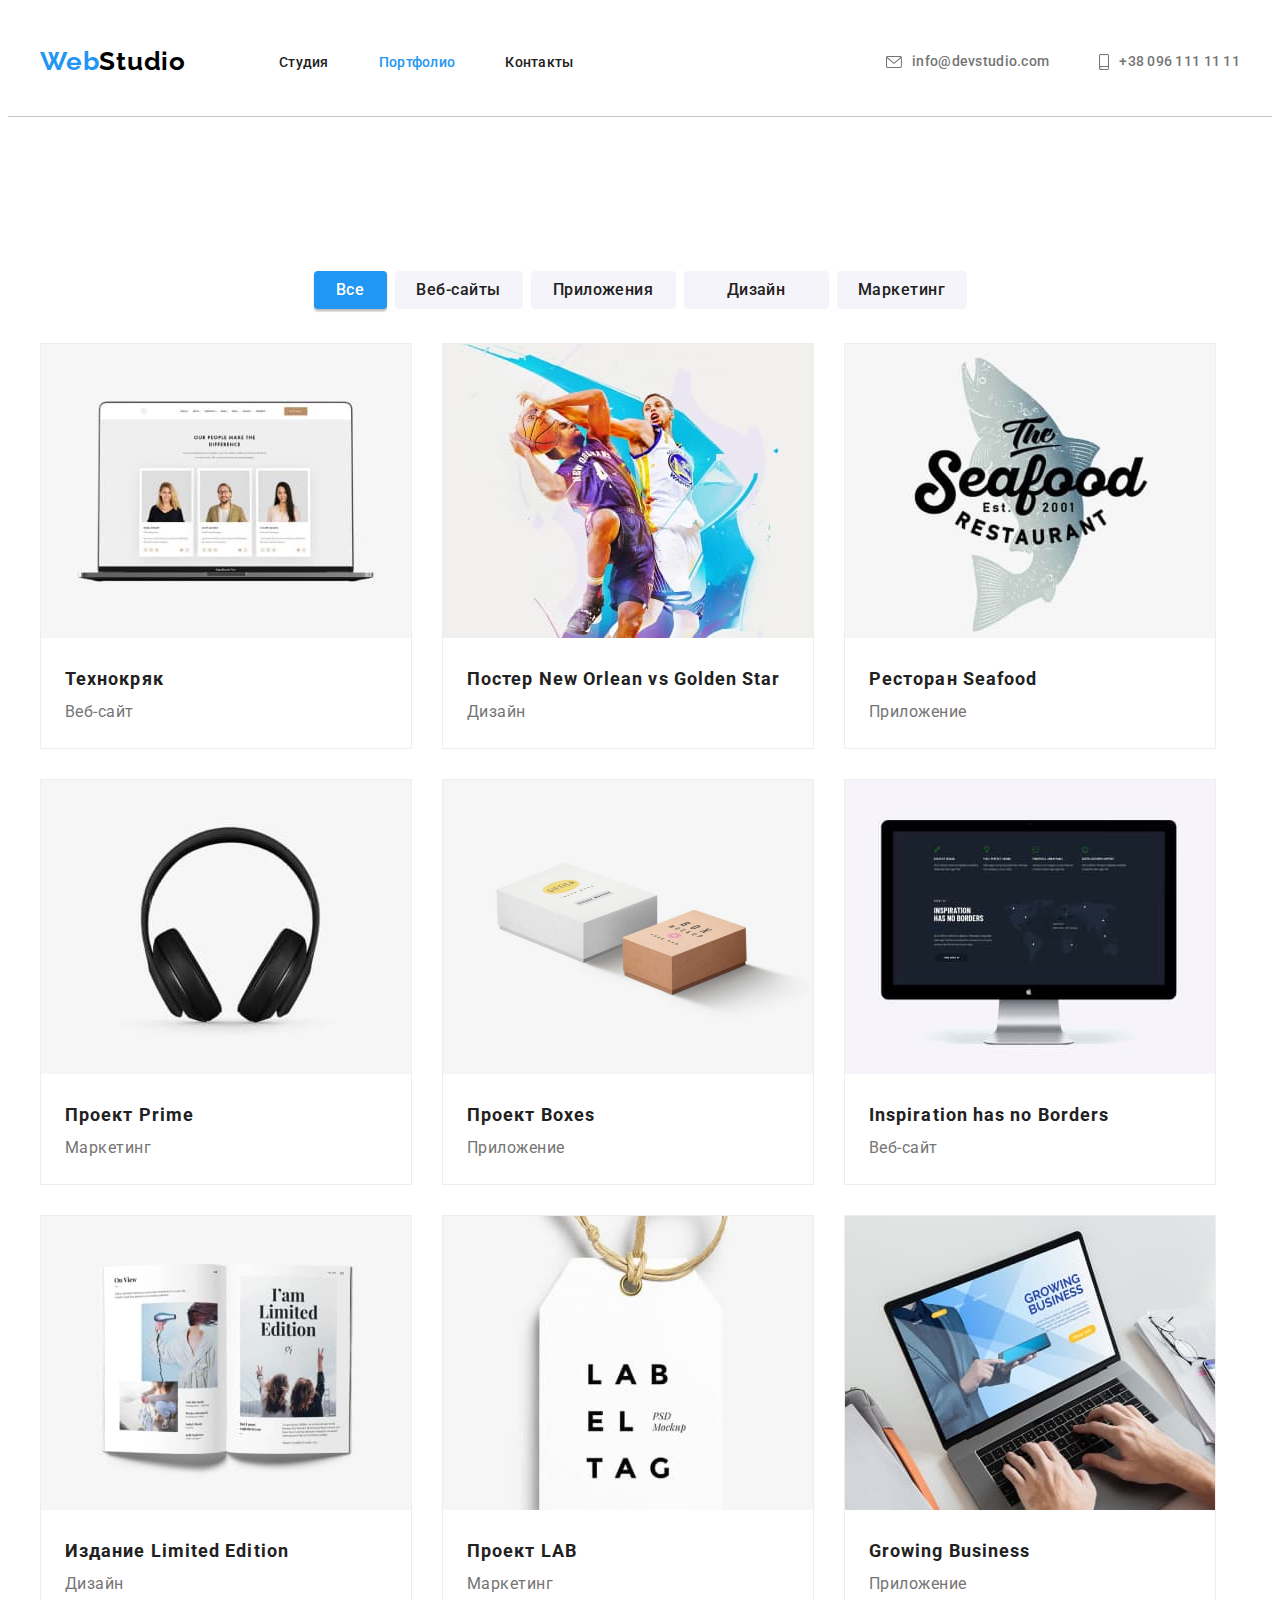
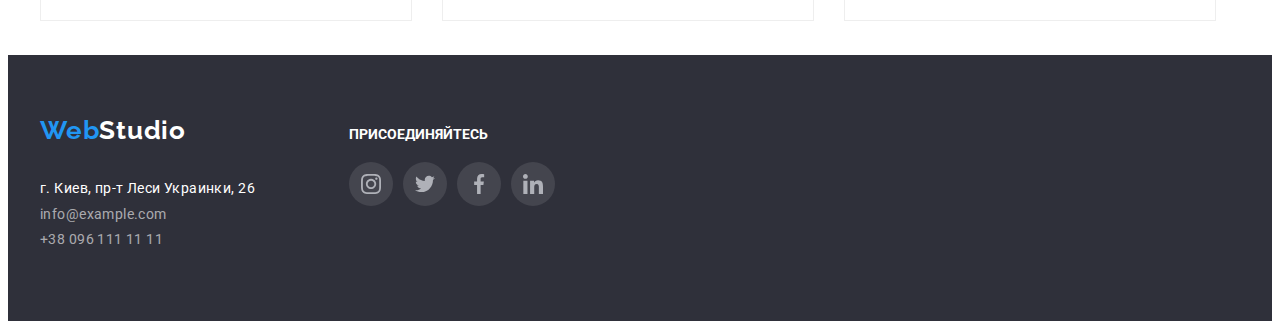
==== portfolio.html @ 9a870144 "Add files via upload" ====
<!DOCTYPE html>
<html lang="ru">
    <head>
        <meta charset="UTF-8" />
        <meta http-equiv="X-UA-Compatible" content="IE=edge" />
        <meta name="viewport" content="width=device-width, initial-scale=1.0" />
        <title>Document</title>
        <link
            rel="stylesheet"
            href="https://cdnjs.cloudflare.com/ajax/libs/modern-normalize/1.1.0/modern-normalize.min.css"
            integrity="sha512-wpPYUAdjBVSE4KJnH1VR1HeZfpl1ub8YT/NKx4PuQ5NmX2tKuGu6U/JRp5y+Y8XG2tV+wKQpNHVUX03MfMFn9Q=="
            crossorigin="anonymous"
            referrerpolicy="no-referrer"
        />
        <link rel="stylesheet" href="./css/styles.css" />
        <link rel="preconnect" href="https://fonts.googleapis.com" />
        <link rel="preconnect" href="https://fonts.gstatic.com" crossorigin />
        <link
            href="https://fonts.googleapis.com/css2?family=Montserrat:wght@400;700&family=Raleway:wght@700&family=Roboto:wght@400;500;700;900&display=swap"
            rel="stylesheet"
        />
    </head>
    <body>
        <header class="header">
            <div class="container container-nav">
                <nav class="nav-main">
                    <a href="./index.html" class="logo" lang="en"
                        >Web<span class="logo-second">Studio</span></a
                    >
                    <ul class="nav-items">
                        <li class="link-head">
                            <a class="nav-link" href="./index.html">Студия</a>
                        </li>
                        <li class="link-head">
                            <a
                                class="nav-link current-text"
                                href="./portfolio.html"
                                >Портфолио</a
                            >
                        </li>
                        <li class="link-head">
                            <a class="nav-link" href="#">Контакты</a>
                        </li>
                    </ul>
                </nav>
                <ul class="contact-items">
                    <li class="contact-item">
                        <a class="nav-contact" href="mailto:info@devstudio.com"
                            ><svg class="nav-icon" width="16" height="12">
                                <use href="./images/icons.svg#icon-mail"></use>
                            </svg>
                            info@devstudio.com</a
                        >
                    </li>
                    <li class="contact-item">
                        <a class="link-contact" href="tel:+380961111111"
                            ><svg class="nav-icon" width="10" height="16">
                                <use
                                    href="./images/icons.svg#icon-smartphone"
                                ></use>
                            </svg>
                            +38 096 111 11 11</a
                        >
                    </li>
                </ul>
            </div>
        </header>
        <main>
            <section>
                <div class="container">
                    <h1 hidden class="hidden-title" lang="en">Portfolio</h1>
                    <ul class="main-btn">
                        <li class="mainbtn-item btn">
                            <button class="btn-vse current" type="button">
                                Все
                            </button>
                        </li>
                        <li class="mainbtn-item btn">
                            <button class="btn-website" type="button">
                                Веб-сайты
                            </button>
                        </li>
                        <li class="mainbtn-item btn">
                            <button class="btn-app" type="button">
                                Приложения
                            </button>
                        </li>
                        <li class="mainbtn-item btn">
                            <button class="btn-design" type="button">
                                Дизайн
                            </button>
                        </li>
                        <li class="mainbtn-item btn">
                            <button class="btn-marketing" type="button">
                                Маркетинг
                            </button>
                        </li>
                    </ul>

                    <ul class="portfolio-list">
                        <li class="item-portfolio">
                            <img
                                class="img-portfolio"
                                src="./images/img11.jpg"
                                alt="Технокряк"
                                width="370"
                                height="294"
                            />
                            <div class="text-div">
                                <h2 class="title-portfolio">Технокряк</h2>
                                <p class="text-portfolio">Веб-сайт</p>
                            </div>
                        </li>
                        <li class="item-portfolio">
                            <img
                                class="img-portfolio"
                                src="./images/img22.jpg"
                                alt="Постер New Orlean vs Golden Star"
                                width="370"
                                height="294"
                            />
                            <div class="text-div">
                                <h2 class="title-portfolio">
                                    Постер New Orlean vs Golden Star
                                </h2>
                                <p class="text-portfolio">Дизайн</p>
                            </div>
                        </li>
                        <li class="item-portfolio">
                            <img
                                class="img-portfolio"
                                src="./images/img33.jpg"
                                alt="Ресторан Seafood"
                                width="370"
                                height="294"
                            />
                            <div class="text-div">
                                <h2 class="title-portfolio">
                                    Ресторан Seafood
                                </h2>
                                <p class="text-portfolio">Приложение</p>
                            </div>
                        </li>
                        <li class="item-portfolio">
                            <img
                                class="img-portfolio"
                                src="./images/img44.jpg"
                                alt="Проект Prime"
                                width="370"
                                height="294"
                            />
                            <div class="text-div">
                                <h2 class="title-portfolio">Проект Prime</h2>
                                <p class="text-portfolio">Маркетинг</p>
                            </div>
                        </li>
                        <li class="item-portfolio">
                            <img
                                class="img-portfolio"
                                src="./images/img55.jpg"
                                alt="Проект Boxes"
                                width="370"
                                height="294"
                            />
                            <div class="text-div">
                                <h2 class="title-portfolio">Проект Boxes</h2>
                                <p class="text-portfolio">Приложение</p>
                            </div>
                        </li>
                        <li class="item-portfolio">
                            <img
                                class="img-portfolio"
                                src="./images/img66.jpg"
                                alt="Inspiration has no Borders"
                                width="370"
                                height="294"
                            />
                            <div class="text-div">
                                <h2 class="title-portfolio">
                                    Inspiration has no Borders
                                </h2>
                                <p class="text-portfolio">Веб-сайт</p>
                            </div>
                        </li>
                        <li class="item-portfolio">
                            <img
                                class="img-portfolio"
                                src="./images/img77.jpg"
                                alt="Издание Limited Edition"
                                width="370"
                                height="294"
                            />
                            <div class="text-div">
                                <h2 class="title-portfolio">
                                    Издание Limited Edition
                                </h2>
                                <p class="text-portfolio">Дизайн</p>
                            </div>
                        </li>
                        <li class="item-portfolio">
                            <img
                                class="img-portfolio"
                                src="./images/img88.jpg"
                                alt="Проект LAB"
                                width="370"
                                height="294"
                            />
                            <div class="text-div">
                                <h2 class="title-portfolio">Проект LAB</h2>
                                <p class="text-portfolio">Маркетинг</p>
                            </div>
                        </li>
                        <li class="item-portfolio">
                            <img
                                class="img-portfolio"
                                src="./images/img99.jpg"
                                alt="Growing Business"
                                width="370"
                                height="294"
                            />
                            <div class="text-div">
                                <h2 class="title-portfolio">
                                    Growing Business
                                </h2>
                                <p class="text-portfolio">Приложение</p>
                            </div>
                        </li>
                    </ul>
                </div>
            </section>
        </main>
        <footer>
            <section>
                <div class="container container-footer">
                    <div class="footer-contact">
                        <a href="./index.html" class="logo all-logo" lang="en"
                            >Web<span class="logo-footer">Studio</span></a
                        >

                        <ul class="footer-list">
                            <li class="adress">
                                <a
                                    href="https://goo.gl/maps/aNRmM5jgGCXuYNQ1A"
                                    target="_blank"
                                    rel="noopener nofollow noreferrer"
                                    class="footer-link link"
                                    >г. Киев, пр-т Леси Украинки, 26
                                </a>
                            </li>

                            <li>
                                <a
                                    class="footer-text email-footer"
                                    href="mailto:info@example.com"
                                    >info@example.com</a
                                >
                            </li>
                            <li>
                                <a
                                    class="footer-text tel-footer"
                                    href="tel:+380961111111"
                                    >+38 096 111 11 11</a
                                >
                            </li>
                        </ul>
                    </div>
                    <div class="footer-soc">
                        <h2 class="soc-footer-title">ПРИСОЕДИНЯЙТЕСЬ</h2>
                        <ul class="soc-footer-item">
                            <li class="footer-social-list">
                                <a href="" class="social-link">
                                    <svg
                                        class="about-icon-svg"
                                        width="20"
                                        height="20"
                                    >
                                        <use
                                            href="/images/icons.svg#icon-instagram"
                                        ></use>
                                    </svg>
                                </a>
                            </li>
                            <li class="footer-social-list">
                                <a href="" class="social-link">
                                    <svg
                                        class="about-icon-svg"
                                        width="20"
                                        height="20"
                                    >
                                        <use
                                            href="/images/icons.svg#icon-twitter"
                                        ></use>
                                    </svg>
                                </a>
                            </li>
                            <li class="footer-social-list">
                                <a href="" class="social-link">
                                    <svg
                                        class="about-icon-svg"
                                        width="20"
                                        height="20"
                                    >
                                        <use
                                            href="/images/icons.svg#icon-facebook"
                                        ></use>
                                    </svg>
                                </a>
                            </li>
                            <li class="footer-social-list">
                                <a href="" class="social-link">
                                    <svg
                                        class="about-icon-svg"
                                        width="20"
                                        height="20"
                                    >
                                        <use
                                            href="/images/icons.svg#icon-linkedin"
                                        ></use>
                                    </svg>
                                </a>
                            </li>
                        </ul>
                    </div>
                </div>
            </section>
        </footer>
    </body>
</html>
---- css/styles.css ----
:root {
    --text-color: #212121;
    --background-btn: #f5f4fa;
    --btncolor-hover: #2196f3;
    --btntext-hover: #ffffff;
    --font-size: 14px;
}

body {
    font-family: Roboto, sans-serif;
    color: var(--text-color);
    font-size: var(--font-size);
}

a {
    text-decoration: none;
    color: inherit;
}

li {
    list-style-type: none;
}

ul {
    padding-inline-start: 0;
}






.header {
    border-bottom: #ECECEC;
    border: 1px solid #c5c5c5;
    border-top: none;
    border-left: none;
    border-right: none;
    
}

.btn-vse, .btn-website, .btn-app, .btn-design, .btn-marketing {
    padding: 0;
}



.nav-items {
    display: flex;
    
}



.contact-items {
    display: flex;
}


.contact-item:not(:last-child) {
    padding-right: 50px;
}


.nav-list {
    display: flex;
    margin: 0;
}


.link-head:not(:last-child)  {
    
    margin-right: 50px;
  

}

.container-nav {
    
    display: flex;
    align-items: center;

}

 .nav-main{
    display: flex;
    align-items: center;
    margin-right: auto;
}
    
.container {
    width: 1200px;
    padding-left: 15px;
    padding-right: 15px;
    margin: 0 auto;
}

.main-btn {
    display: flex;
    justify-content: center;
    padding-top: 154px;
    padding-bottom: 34px;
    margin: 0;
    
}

.mainbtn-item {
    padding: 0;
}

.btn:not(:last-child) {
    padding-right: 8px;
}


.portfolio-list {
    display: flex;
    flex-wrap: wrap;
    margin: 0;
    padding-bottom: 34px;
}

.section {
    padding-top: 94px;
    padding-bottom: 94px;
}



.logo {
    font-family: 'Raleway', sans-serif;
    font-style: normal;
    font-weight: 700;
    font-size: 26px;
    line-height: 1.2;
    letter-spacing: 0.03em;
    color: #2196f3;
    margin-right: 93px;
    
}

.logo-second {

    color: #000000;
}

.nav-link {
    display: block;
    padding-top: 32px;
    padding-bottom: 32px;
    font-weight: 500;
    font-size: var(--font-size)
    line-height: 1.14;
    letter-spacing: 0.02em;
    color: var(--text-color);
}

.nav-link:focus,
.nav-link:hover {

    color: var(--btncolor-hover);
}



.nav-icon {
    fill: #757575;
    margin-right: 10px;
}


.nav-contact:hover .nav-icon,
.nav-contact:focus .nav-icon {
    fill: var(--btncolor-hover);
}

.link-contact:hover .nav-icon,
.link-contact:focus .nav-icon {
    fill: var(--btncolor-hover);
}



.nav-contact {
    font-weight: 500;
    font-size: 14px;
    line-height: 1.14;
    letter-spacing: 0.02em;
    color: #757575;
    padding-top: 32px;
    padding-bottom: 32px;
    display: flex;
    align-items: center;
    justify-content: center;
    

    
}

.item-contact {
    display: flex; 

}







.link-contact {

    font-weight: 500;
    font-size: 14px;
    line-height: 1.14;
    letter-spacing: 0.02em;
    color: #757575;
    padding-top: 32px;
    padding-bottom: 32px;
    display: flex;
}

.link-contact:hover,
.link-contact:focus,
.nav-contact:hover,
.nav-contact:focus {

    font-weight: 500;
    font-size: var(--font-size);
    line-height: 1.14;
    letter-spacing: 0.02em;
    color: var(--btncolor-hover);
}



.hero-title {
   
    margin: 0;
    font-weight: 900;
    font-size: 44px;
    line-height: 1.36;
    color: #FFFFFF;
    
    letter-spacing: 0.06em;
    text-transform: uppercase;
    text-align: center;

    padding-bottom: 30px;
    
    
    
  


    
   
}

.hero {
    
    background-image: linear-gradient(rgba(47, 48, 58, 0.4), rgba(47, 48, 58, 0.4)), url(/images/herobg.png);
    background-position: center;
    background-color: #2f303a;
    padding: 200px 0;
    background-repeat: no-repeat;
    background-size: 1600px;
    

    
    
}

.hero-btn {
    

    background: #2196f3;
    box-shadow: 0px 4px 4px rgba(0, 0, 0, 0.15);
    border-radius: 4px;
    font-family: 'Roboto';
    font-style: normal;
    font-weight: 700;
    font-size: 16px;
    line-height: 1.87;
    display: block;
    align-items: center;
    text-align: center;
    letter-spacing: 0.06em;
    width: 200px;
    height: 50px;
    color: #ffffff;
    margin: auto;
    
}

.hero-btn:hover,
.hero-btn:focus {
    background: #188ce8;
}



.about-us {

    display: flex;

        
}




.item-about:not(:last-child) {
    padding-right: 30px;
}


.item-about::before {
    display: block;
    content: "";
    height: 120px;
    background: #F5F4FA;
   
    background-repeat: no-repeat;
    background-position: center;
    border-radius: 4px;
}

.icon-antena::before {
    background-image: url(../images/antena.svg);
}


.icon-clock::before {
    background-image: url(../images/clock.svg);
}

.icon-diagram::before {
    background-image: url(../images/diagram.svg);
}


.icon-astronaut::before {
    background-image: url(../images/astronaut.svg);
}

.benefits-title {
    font-family: 'Roboto';
    font-style: normal;
    font-weight: 700;
    font-size: var(--font-size);
    line-height: 1.14;
    letter-spacing: 0.03em;
    text-transform: uppercase;
    color: var(--text-color);
}

.benefits-text {
    font-family: 'Roboto';
    font-size: var(--font-size);
    line-height: 1.71;
    letter-spacing: 0.03em;
    color: #757575;
}

.about-title {
    font-weight: 700;
    font-size: 36px;
    line-height: 1.16;
    text-align: center;
    letter-spacing: 0.03em;
    color: var(--text-color);
    margin: 0;
    margin-bottom: 50px;

}

.section-about {
    padding-top: 0;
}

.about-img {
    display: flex;
    padding-right: 30px;
 
    margin: 0;
}


.list-img:not(:last-child) {
    
    padding-right: 30px;
    display: flex;

}


/* ____________________________________TEAM___________________________________ */
.team {
    background: #f5f4fa;
}


.team-div {
    padding-top: 30px;
    padding-bottom: 30px;
}

.team-title {
    font-weight: 700;
    font-size: 36px;
    line-height: 1.16;
    text-align: center;
    letter-spacing: 0.03em;
    color: var(--text-color);
    margin: 0;
    margin-bottom: 50px;
}

.our-team {
    display: flex;
    margin: 0;
}

.first-team:not(:last-child) {
    margin-right: 30px;
}



.photo-team {
    display: block;
    height: auto;

}

.team-img {
    background: #FFFFFF;
    box-shadow: 0px 1px 3px rgba(0, 0, 0, 0.12), 0px 1px 1px rgba(0, 0, 0, 0.14), 0px 2px 1px rgba(0, 0, 0, 0.2);
    border-radius: 0px 0px 4px 4px;
    border: 1px solid #c5c5c5;
    border-top: 0;
}







.team-name {
    font-weight: 500;
    font-size: 16px;
    line-height: 1.18;
    text-align: center;
    letter-spacing: 0.03em;
    color: var(--text-color);
    margin: 0;
}

.team-text {
    font-size: 16px;
    line-height: 1.18;
    text-align: center;
    letter-spacing: 0.03em;
    color: #757575;
    margin: 0;
    margin-bottom: 16px;
    
}

.team-soc-item {
    display: flex;
    justify-content: center;
}


.team-social-list {
    width: 44px;
    height: 44px;
    margin-right: 10px;
}

.team-social-list:last-child {
    margin-right: 0;
}

.social-link {
    width: 100%;
    height: 100%;
    
    border-radius: 50%;
    display: flex;
    align-items: center;
    justify-content: center;
}


.social-link:hover, 
.social-link:focus {
    background-color: #2196F3;
}


.social-link:hover .about-icon-svg, 
.social-link:focus .about-icon-svg {
    fill: #FFFFFF;
}




.about-icon-svg {
    fill: #AFB1B8;
}

/* ______________________________CLIENTS________________________ */


.client-list {
    display: flex;
    margin: 0;
}

.client-item {
    width: 170px;
    height: 92px;
    border: 1px solid #AFB1B8;
    border-radius: 4px;
    margin-right: 30px;
    display: flex;
    align-items: center;
    justify-content: center;
    cursor: pointer
    
}

.client-item:hover .about-icon-svg,
.client-item:focus .about-icon-svg {
    fill: #2196F3;
    
}

.client-item:hover,
.client-item:focus {
    border: 1px solid #2196F3;
    
}





.client-item:last-child {

    margin-right: 0px;
}









/* _____________________________FOOTER_________________ */


footer {
    background: #2f303a;
}


.all-logo {
    display: block;
    padding-top: 60px;
    padding-bottom: 20px;
    
}

.logo-footer {
    font-family: 'Raleway';
    font-style: normal;
    font-weight: 700;
    font-size: 26px;
    line-height: 1.19;
    letter-spacing: 0.03em;
    color: #ffffff;
}

.adress {
    font-family: 'Roboto';
    font-style: normal;
    font-weight: 400;
    font-size: var(--font-size);
    line-height: 1.17;
    letter-spacing: 0.03em;
    color: #ffffff;
    padding-bottom: 9px;
    display: block;
    margin: 0;
    
}

.email-footer {
    padding-bottom: 9px;
    display: block;
}

.tel-footer {
    display: block;
    padding-bottom: 60px;
}

.footer-text {
    font-family: 'Roboto';
    font-size: var(--font-size);
    line-height: 1.17;
    letter-spacing: 0.03em;
    color: rgba(255, 255, 255, 0.6);
}

.footer-text:hover,
.footer-text:focus {
    color: var(--btncolor-hover);
}

.btn-vse {
    width: 73px;
    height: 38px;
    left: 495px;
    top: 174px;
    background: var(--background-btn);
    box-shadow: 0px 3px 1px rgba(0, 0, 0, 0.1), 0px 1px 2px rgba(0, 0, 0, 0.08),
        0px 2px 2px rgba(0, 0, 0, 0.12);
    border-radius: 4px;
    font-family: 'Roboto';
    font-style: normal;
    font-weight: 500;
    font-size: 16px;
    line-height: 1.62;
    text-align: center;
    letter-spacing: 0.03em;
    color: var(--text-color);
}

.btn-vse:hover,
.btn-vse:focus {

    color: #ffffff;
    background-color: var(--btncolor-hover);
    
}

.btn-website {
    width: 128px;
    height: 38px;
    left: 576px;
    top: 174px;
    background: var(--background-btn);
    border-radius: 4px;
    font-family: 'Roboto';
    font-style: normal;
    font-weight: 500;
    font-size: 16px;
    line-height: 1.62;
    text-align: center;
    letter-spacing: 0.03em;
    color: var(--text-color);
    
}

.btn-website:hover,
.btn-website:focus {
 
    color: #ffffff;
    background-color: var(--btncolor-hover);
    box-shadow: 0px 3px 1px rgba(0, 0, 0, 0.1), 0px 1px 2px rgba(0, 0, 0, 0.08), 0px 2px 2px rgba(0, 0, 0, 0.12);
}

.btn-app {
    width: 145px;
    height: 38px;
    left: 712px;
    top: 174px;
    background: var(--background-btn);
    border-radius: 4px;
    font-family: 'Roboto';
    font-style: normal;
    font-weight: 500;
    font-size: 16px;
    line-height: 1.62;
    text-align: center;
    letter-spacing: 0.03em;
    color: var(--text-color);
}

.btn-app:hover,
.btn-app:focus {

    color: #ffffff;
    background-color: var(--btncolor-hover);
    box-shadow: 0px 3px 1px rgba(0, 0, 0, 0.1), 0px 1px 2px rgba(0, 0, 0, 0.08), 0px 2px 2px rgba(0, 0, 0, 0.12);
}

.btn-design {
    width: 145px;
    height: 38px;
    left: 712px;
    top: 174px;
    background: var(--background-btn);
    border-radius: 4px;
    font-family: 'Roboto';
    font-style: normal;
    font-weight: 500;
    font-size: 16px;
    line-height: 1.62;
    text-align: center;
    letter-spacing: 0.03em;
    color: var(--text-color);
}

.btn-design:hover,
.btn-design:focus {

    color: #ffffff;
    background-color: var(--btncolor-hover);
    box-shadow: 0px 3px 1px rgba(0, 0, 0, 0.1), 0px 1px 2px rgba(0, 0, 0, 0.08), 0px 2px 2px rgba(0, 0, 0, 0.12);
}

.btn-marketing {
    width: 130px;
    height: 38px;
    left: 976px;
    top: 174px;
    background: var(--background-btn);
    border-radius: 4px;
    font-family: 'Roboto';
    font-style: normal;
    font-weight: 500;
    font-size: 16px;
    line-height: 1.62;
    text-align: center;
    letter-spacing: 0.03em;
    color: var(--text-color);
}

.btn-marketing:hover,
.btn-marketing:focus {

    color: #ffffff;
    background-color: var(--btncolor-hover);
    box-shadow: 0px 3px 1px rgba(0, 0, 0, 0.1), 0px 1px 2px rgba(0, 0, 0, 0.08), 0px 2px 2px rgba(0, 0, 0, 0.12);
}

button {
    border: none;
    cursor: pointer;
}


.item-portfolio  {
  margin-right: 30px;
  margin-bottom: 30px;
  border: 1px solid #eeeeee;
  width: 270px;
  height: 368px;
}


.item-portfolio:hover,
.item-portfolio:focus {
    box-shadow: 0px 1px 1px rgba(0, 0, 0, 0.12), 0px 4px 4px rgba(0, 0, 0, 0.06), 1px 4px 6px rgba(0, 0, 0, 0.16);
    cursor: pointer;
}



.img-portfolio {
    width: 100%;
}

.item-portfolio:nth-child(3n)  {
    margin-right: 0px;
  }

  .item-portfolio:nth-child(n + 6)  {
    margin-bottom: 0;
  }

.item-portfolio {
    width: 370px;
    height: 404px;
    left: 215px;
    top: 262px;
    background: #ffffff;
  
}


.text-div {
    margin: 20px 24px;
    /* border: 1px solid #eeeeee; */
    
}


.title-portfolio {
    width: 322px;
    height: 36px;
    left: 239px;
    top: 576px;
    font-weight: 700;
    font-size: 18px;
    line-height: 2;
    letter-spacing: 0.06em;
    color: var(--text-color);
   margin: 0;
   
}

.text-portfolio {
    width: 322px;
    height: 30px;
    left: 239px;
    top: 616px;
    font-size: 16px;
    line-height: 1.87;
    letter-spacing: 0.03em;
    color: #757575;
   margin: 0;

    
}

.current {
    color: #ffffff;
    background-color: var(--btncolor-hover);
}

.current-text {
    color: var(--btncolor-hover);
}


.container-footer {
    display: flex;
    align-items: baseline;
}


.footer-contact {
    display: block;
}


.soc-footer-title {
    color: #FFFFFF;
    font-size: 14px;
    margin: 0;
    margin-bottom: 20px;
    
}

.footer-soc {
    margin-left: 70px;
}

.soc-footer-item {
    display: flex;
    margin: 0;
}

.footer-social-list {
    width: 44px;
    height: 44px;
    margin-right: 10px;
    background: rgba(255, 255, 255, 0.1);
    border-radius: 50%;
}

.footer-social-list:last-child {
    margin-right: 0;
}
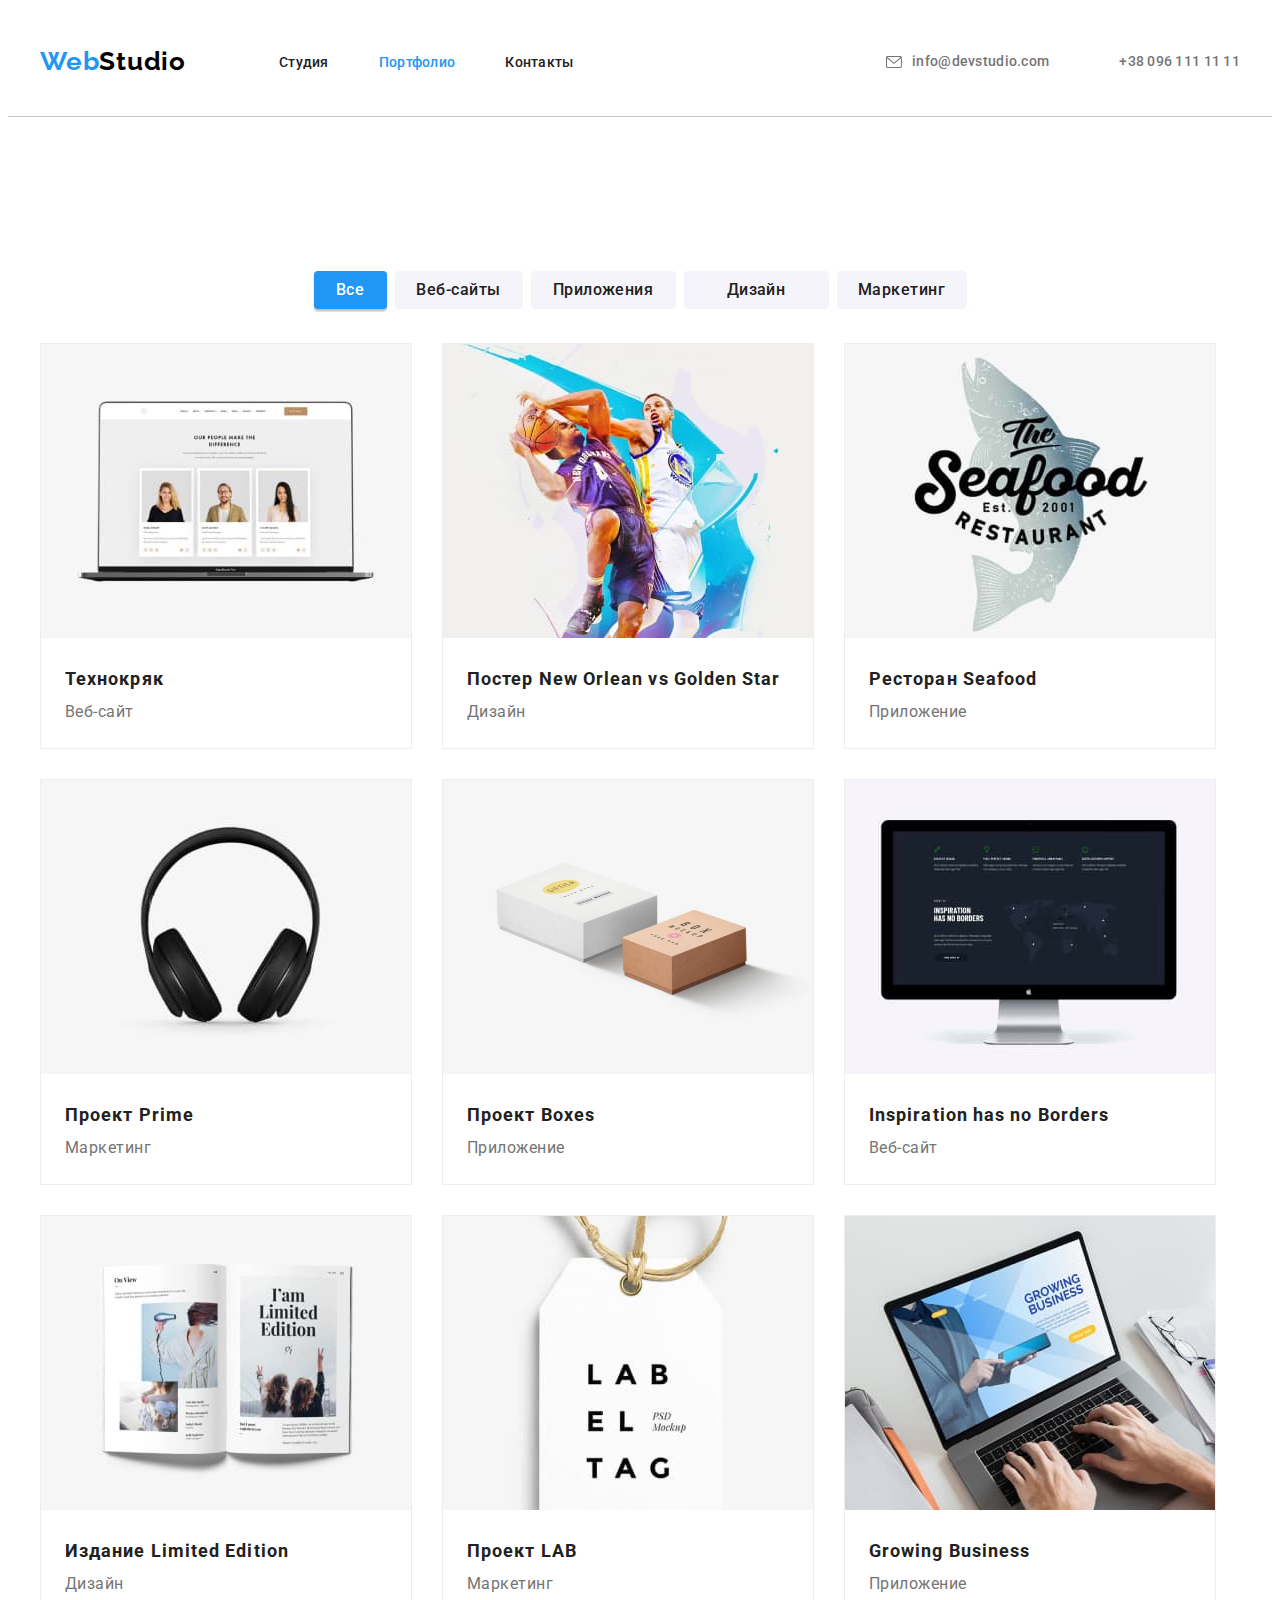
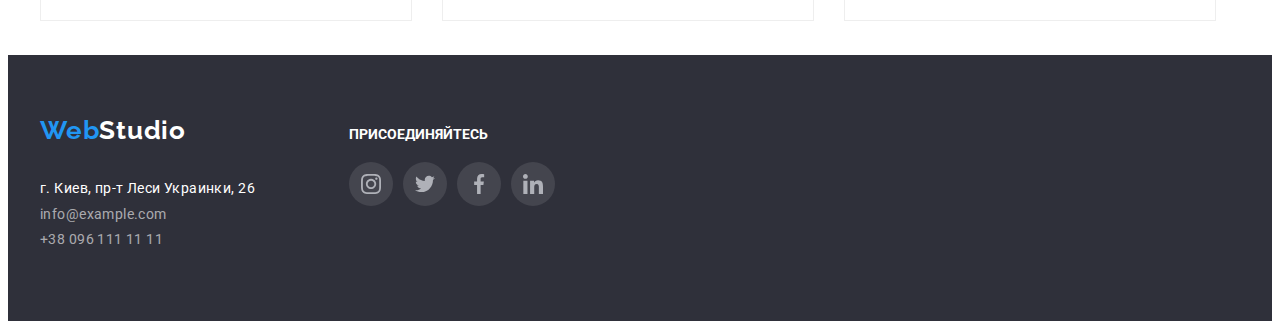
==== commit b9882eca: "Add files via upload" ====
--- a/portfolio.html
+++ b/portfolio.html
@@ -56,7 +56,7 @@
                         <a class="link-contact" href="tel:+380961111111"
                             ><svg class="nav-icon" width="10" height="16">
                                 <use
-                                    href="./images/icons.svg#icon-smartphone"
+                                    href=".../images/icons.svg#icon-smartphone"
                                 ></use>
                             </svg>
                             +38 096 111 11 11</a
@@ -275,7 +275,7 @@
                                         height="20"
                                     >
                                         <use
-                                            href="/images/icons.svg#icon-instagram"
+                                            href="../images/icons.svg#icon-instagram"
                                         ></use>
                                     </svg>
                                 </a>
@@ -288,7 +288,7 @@
                                         height="20"
                                     >
                                         <use
-                                            href="/images/icons.svg#icon-twitter"
+                                            href="../images/icons.svg#icon-twitter"
                                         ></use>
                                     </svg>
                                 </a>
@@ -301,7 +301,7 @@
                                         height="20"
                                     >
                                         <use
-                                            href="/images/icons.svg#icon-facebook"
+                                            href="../images/icons.svg#icon-facebook"
                                         ></use>
                                     </svg>
                                 </a>
@@ -314,7 +314,7 @@
                                         height="20"
                                     >
                                         <use
-                                            href="/images/icons.svg#icon-linkedin"
+                                            href="../images/icons.svg#icon-linkedin"
                                         ></use>
                                     </svg>
                                 </a>
--- a/css/styles.css
+++ b/css/styles.css
@@ -259,7 +259,7 @@
 
 .hero {
     
-    background-image: linear-gradient(rgba(47, 48, 58, 0.4), rgba(47, 48, 58, 0.4)), url(/images/herobg.png);
+    background-image: linear-gradient(rgba(47, 48, 58, 0.4), rgba(47, 48, 58, 0.4)), url(../images/herobg.png);
     background-position: center;
     background-color: #2f303a;
     padding: 200px 0;
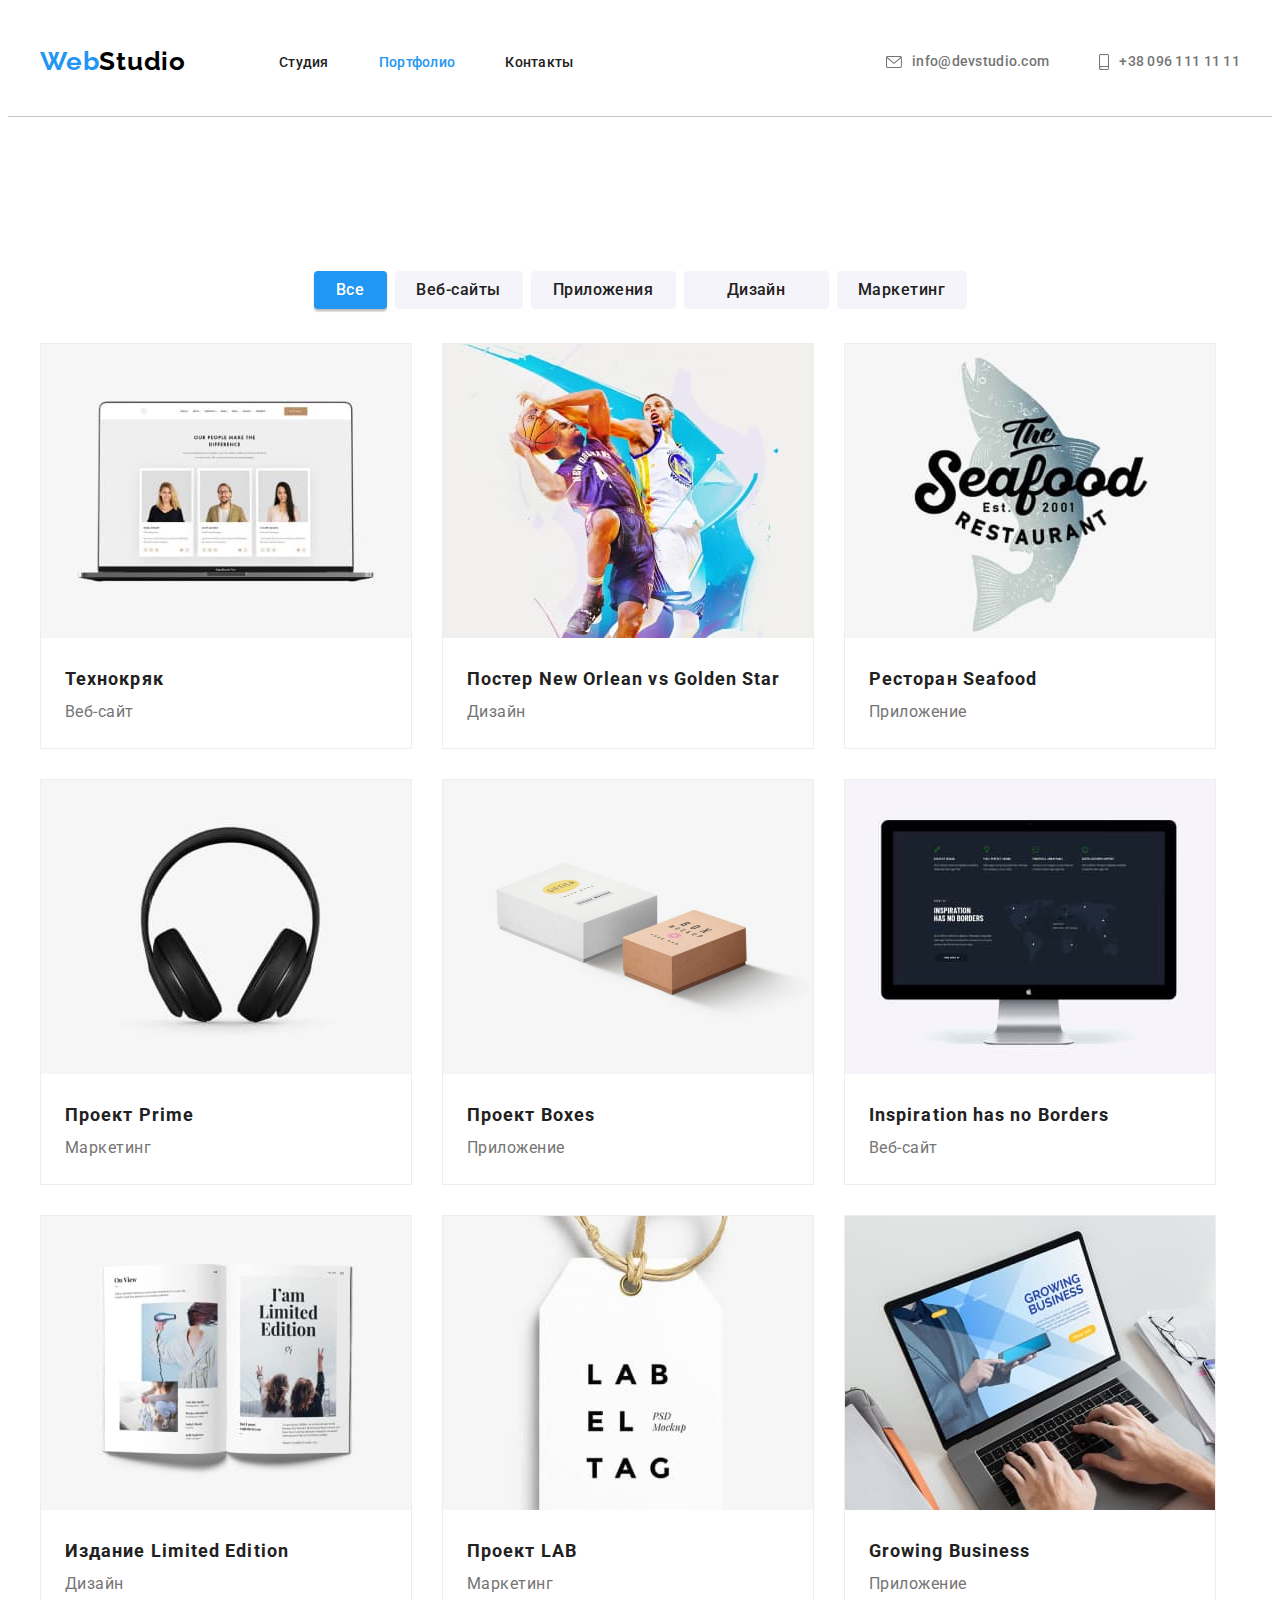
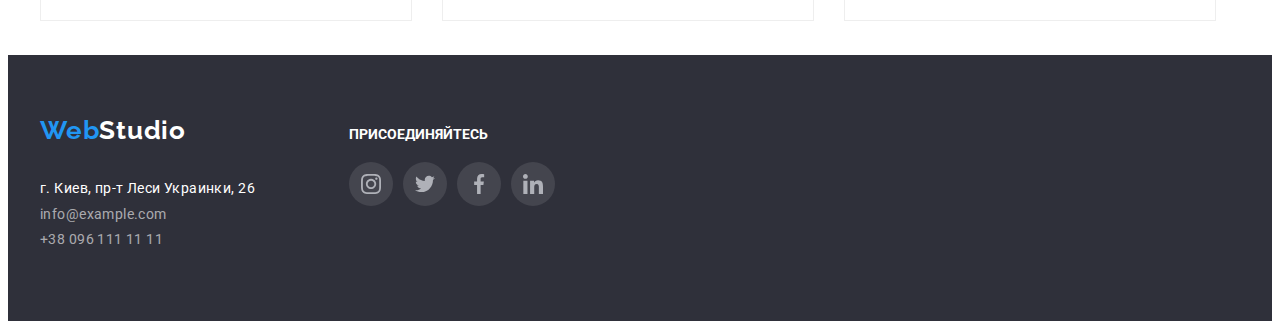
==== commit 189cb672: "Add files via upload" ====
--- a/portfolio.html
+++ b/portfolio.html
@@ -56,7 +56,7 @@
                         <a class="link-contact" href="tel:+380961111111"
                             ><svg class="nav-icon" width="10" height="16">
                                 <use
-                                    href=".../images/icons.svg#icon-smartphone"
+                                    href="./images/icons.svg#icon-smartphone"
                                 ></use>
                             </svg>
                             +38 096 111 11 11</a
@@ -275,7 +275,7 @@
                                         height="20"
                                     >
                                         <use
-                                            href="../images/icons.svg#icon-instagram"
+                                            href="./images/icons.svg#icon-instagram"
                                         ></use>
                                     </svg>
                                 </a>
@@ -288,7 +288,7 @@
                                         height="20"
                                     >
                                         <use
-                                            href="../images/icons.svg#icon-twitter"
+                                            href="./images/icons.svg#icon-twitter"
                                         ></use>
                                     </svg>
                                 </a>
@@ -301,7 +301,7 @@
                                         height="20"
                                     >
                                         <use
-                                            href="../images/icons.svg#icon-facebook"
+                                            href="./images/icons.svg#icon-facebook"
                                         ></use>
                                     </svg>
                                 </a>
@@ -314,7 +314,7 @@
                                         height="20"
                                     >
                                         <use
-                                            href="../images/icons.svg#icon-linkedin"
+                                            href="./images/icons.svg#icon-linkedin"
                                         ></use>
                                     </svg>
                                 </a>
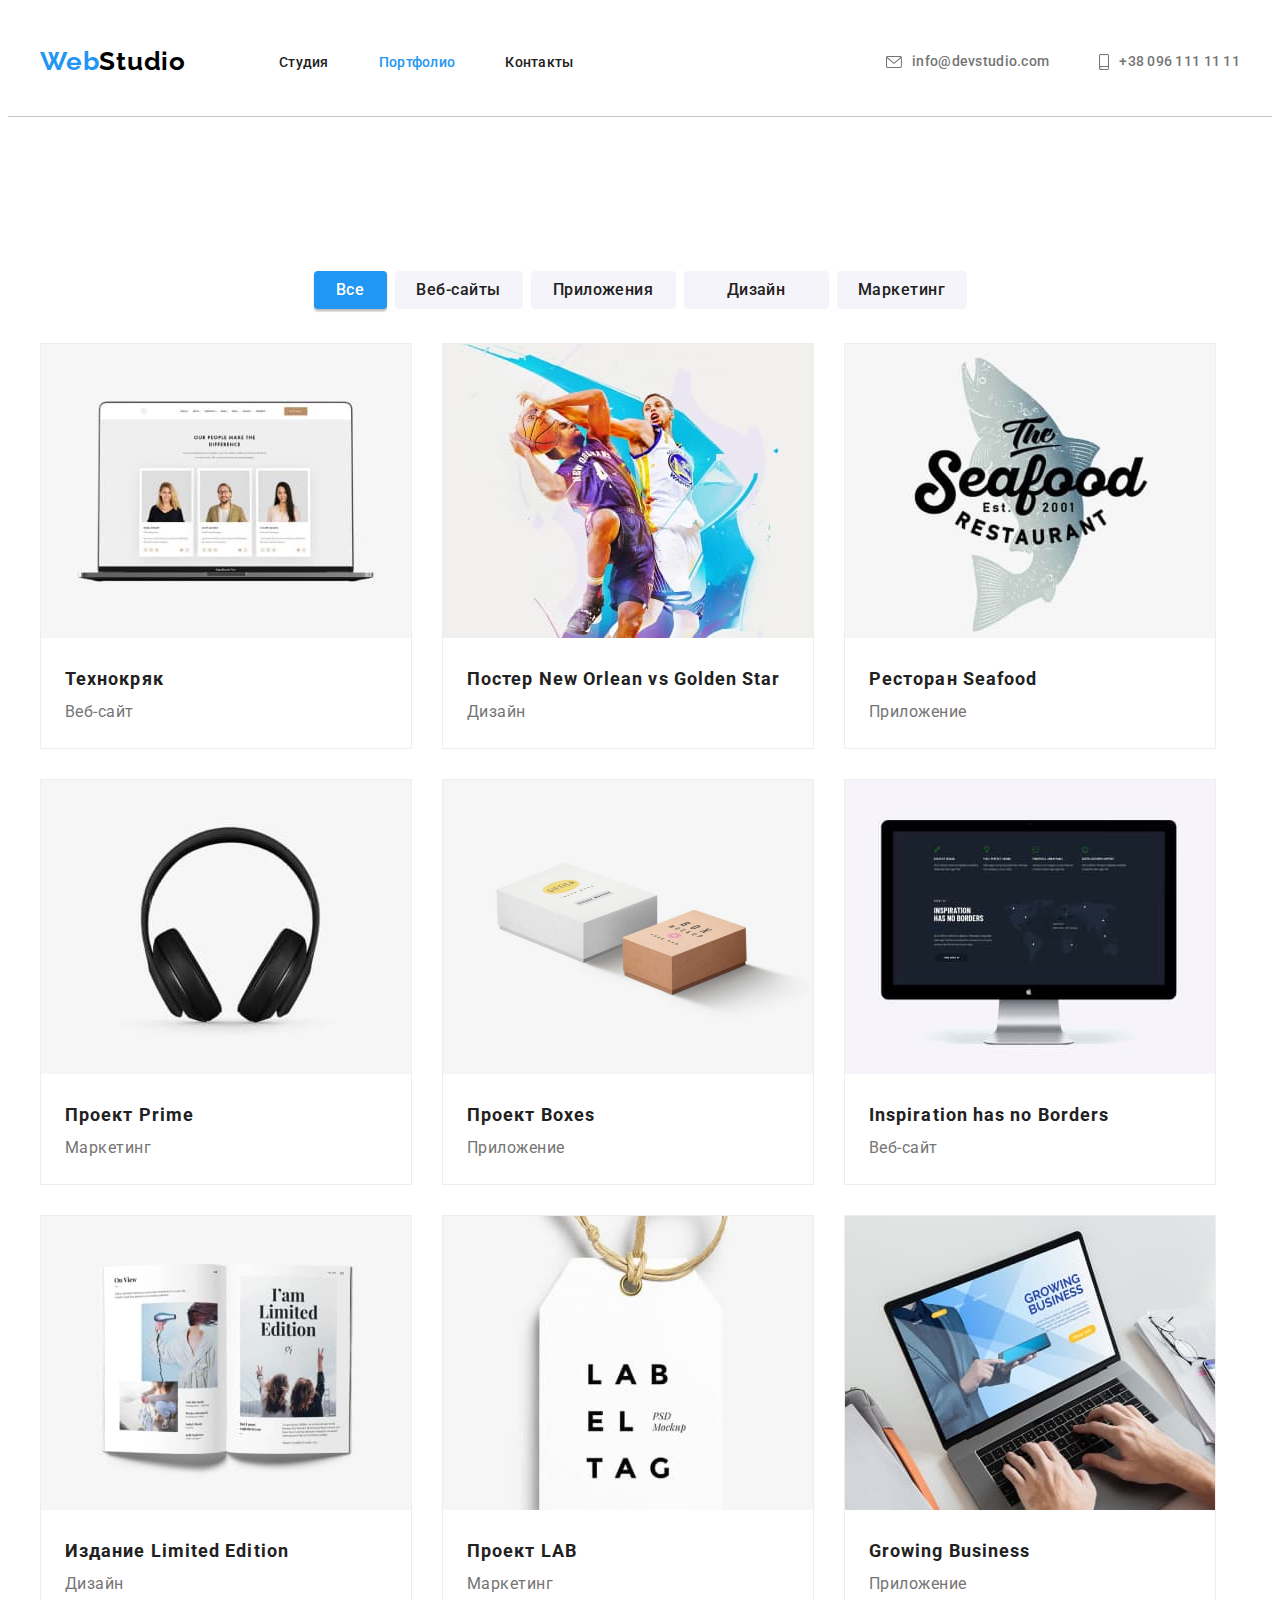
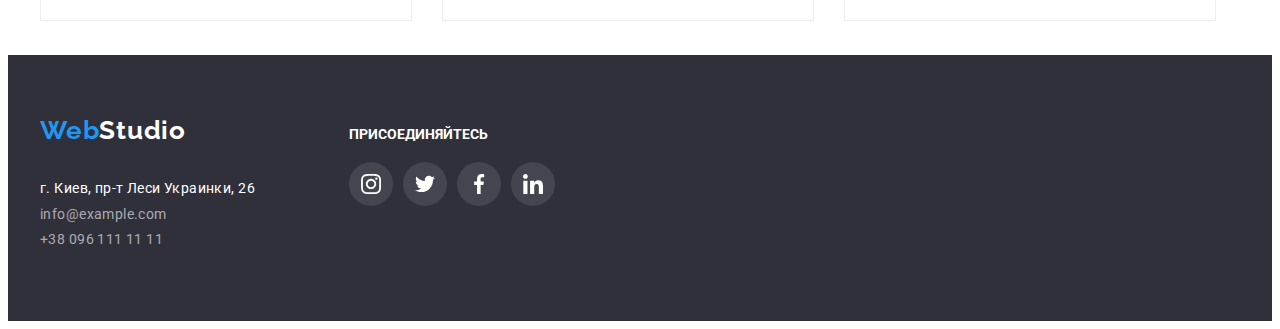
==== commit b9fa999d: "Add files via upload" ====
--- a/portfolio.html
+++ b/portfolio.html
@@ -270,7 +270,7 @@
                             <li class="footer-social-list">
                                 <a href="" class="social-link">
                                     <svg
-                                        class="about-icon-svg"
+                                        class="about-icon-svg footer-svg"
                                         width="20"
                                         height="20"
                                     >
@@ -283,7 +283,7 @@
                             <li class="footer-social-list">
                                 <a href="" class="social-link">
                                     <svg
-                                        class="about-icon-svg"
+                                        class="about-icon-svg footer-svg"
                                         width="20"
                                         height="20"
                                     >
@@ -296,7 +296,7 @@
                             <li class="footer-social-list">
                                 <a href="" class="social-link">
                                     <svg
-                                        class="about-icon-svg"
+                                        class="about-icon-svg footer-svg"
                                         width="20"
                                         height="20"
                                     >
@@ -309,7 +309,7 @@
                             <li class="footer-social-list">
                                 <a href="" class="social-link">
                                     <svg
-                                        class="about-icon-svg"
+                                        class="about-icon-svg footer-svg"
                                         width="20"
                                         height="20"
                                     >
--- a/css/styles.css
+++ b/css/styles.css
@@ -510,8 +510,14 @@
 
 
 
+
+
 .about-icon-svg {
     fill: #AFB1B8;
+}
+
+.footer-svg {
+    fill: #fff;
 }
 
 /* ______________________________CLIENTS________________________ */
